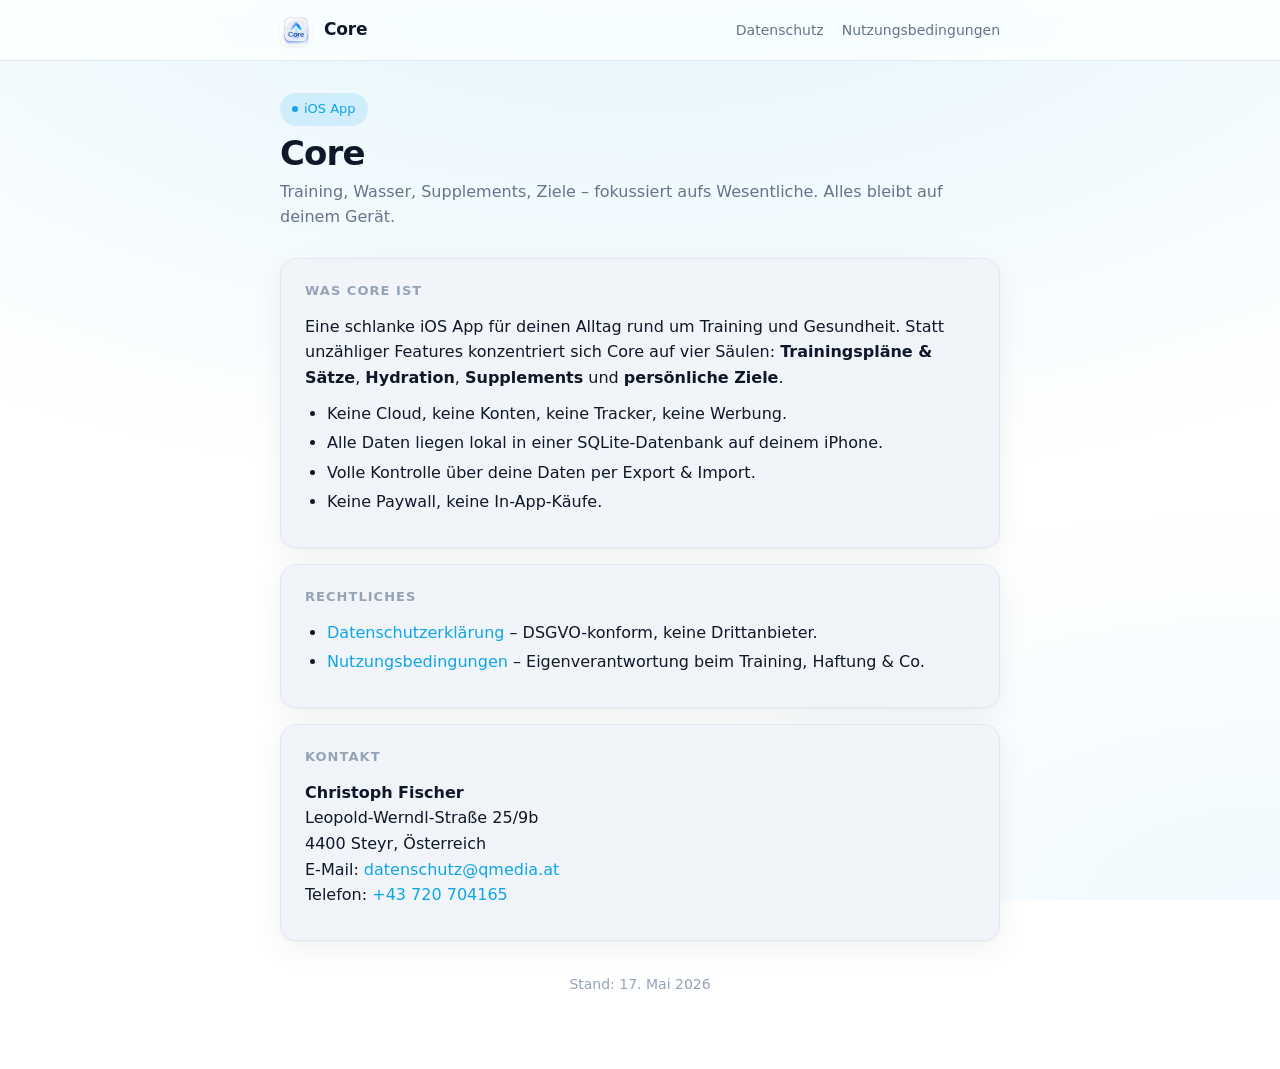
==== index.html @ 6b881e2c "Add landing page (root index.html)" ====
<!doctype html>
<html lang="de">
<head>
<meta charset="utf-8" />
<meta name="viewport" content="width=device-width, initial-scale=1, viewport-fit=cover" />
<meta name="color-scheme" content="light dark" />
<meta name="robots" content="index,follow" />
<title>Core – Training, Wasser, Supplements, Ziele</title>
<meta name="description" content="Core ist eine lokal-first iOS App für Training, Hydration, Supplements und Ziele. Keine Server, keine Tracker, keine Werbung." />
<link rel="icon" type="image/png" href="assets/icon.png" />
<link rel="apple-touch-icon" href="assets/icon.png" />
<link rel="stylesheet" href="assets/style.css" />
</head>
<body>
<header>
  <div class="header-inner">
    <img class="logo" src="assets/icon.png" alt="Core" width="32" height="32" />
    <div class="brand"><a href="./">Core</a></div>
    <nav class="header-nav">
      <a href="privacy/">Datenschutz</a>
      <a href="terms/">Nutzungsbedingungen</a>
    </nav>
  </div>
</header>
<main>
  <span class="pill">iOS App</span>
  <h1>Core</h1>
  <p class="subtitle">Training, Wasser, Supplements, Ziele – fokussiert aufs Wesentliche. Alles bleibt auf deinem Gerät.</p>

  <div class="card">
    <h2>Was Core ist</h2>
    <p>Eine schlanke iOS App für deinen Alltag rund um Training und Gesundheit. Statt unzähliger Features konzentriert sich Core auf vier Säulen: <strong>Trainingspläne &amp; Sätze</strong>, <strong>Hydration</strong>, <strong>Supplements</strong> und <strong>persönliche Ziele</strong>.</p>
    <ul>
      <li>Keine Cloud, keine Konten, keine Tracker, keine Werbung.</li>
      <li>Alle Daten liegen lokal in einer SQLite-Datenbank auf deinem iPhone.</li>
      <li>Volle Kontrolle über deine Daten per Export &amp; Import.</li>
      <li>Keine Paywall, keine In-App-Käufe.</li>
    </ul>
  </div>

  <div class="card">
    <h2>Rechtliches</h2>
    <ul>
      <li><a href="privacy/">Datenschutzerklärung</a> – DSGVO-konform, keine Drittanbieter.</li>
      <li><a href="terms/">Nutzungsbedingungen</a> – Eigenverantwortung beim Training, Haftung &amp; Co.</li>
    </ul>
  </div>

  <div class="card">
    <h2>Kontakt</h2>
    <p><strong>Christoph Fischer</strong><br>
    Leopold-Werndl-Straße 25/9b<br>
    4400 Steyr, Österreich<br>
    E-Mail: <a href="mailto:datenschutz@qmedia.at">datenschutz@qmedia.at</a><br>
    Telefon: <a href="tel:+43720704165">+43 720 704165</a></p>
  </div>

  <p class="meta">Stand: 17. Mai 2026</p>
</main>
</body>
</html>
---- assets/style.css ----
:root {
  --bg: #ffffff;
  --bg-secondary: #f8fafc;
  --card: #f1f5f9;
  --border: #e2e8f0;
  --text: #0f172a;
  --text-secondary: #64748b;
  --text-muted: #94a3b8;
  --accent: #0ea5e9;
  --accent-fg: #ffffff;
  --glass: rgba(255, 255, 255, 0.72);
  --shadow: 0 1px 2px rgba(15, 23, 42, 0.04), 0 8px 32px rgba(15, 23, 42, 0.06);
}
@media (prefers-color-scheme: dark) {
  :root {
    --bg: #0b0f17;
    --bg-secondary: #141a26;
    --card: #1e2535;
    --border: #2d3748;
    --text: #f1f5f9;
    --text-secondary: #94a3b8;
    --text-muted: #64748b;
    --glass: rgba(20, 26, 38, 0.72);
    --shadow: 0 1px 2px rgba(0, 0, 0, 0.3), 0 8px 32px rgba(0, 0, 0, 0.4);
  }
}
* { box-sizing: border-box; }
html, body { margin: 0; padding: 0; }
body {
  background: var(--bg);
  color: var(--text);
  font-family: -apple-system, BlinkMacSystemFont, "SF Pro Text", "Segoe UI", system-ui, sans-serif;
  font-size: 16px;
  line-height: 1.6;
  -webkit-font-smoothing: antialiased;
  -webkit-text-size-adjust: 100%;
  background-image:
    radial-gradient(1200px 600px at 50% -100px, color-mix(in srgb, var(--accent) 12%, transparent), transparent),
    radial-gradient(800px 400px at 100% 100%, color-mix(in srgb, var(--accent) 6%, transparent), transparent);
  background-attachment: fixed;
  min-height: 100vh;
}
header {
  position: sticky; top: 0; z-index: 10;
  backdrop-filter: saturate(180%) blur(20px);
  -webkit-backdrop-filter: saturate(180%) blur(20px);
  background: var(--glass);
  border-bottom: 1px solid var(--border);
}
.header-inner {
  max-width: 760px; margin: 0 auto;
  padding: 14px 20px; display: flex; align-items: center; gap: 12px;
}
.logo {
  width: 32px; height: 32px; border-radius: 8px;
  object-fit: cover; display: block;
  box-shadow: 0 1px 2px rgba(0,0,0,0.08);
}
.brand { font-weight: 600; font-size: 17px; letter-spacing: -0.01em; }
.brand a { color: inherit; text-decoration: none; }
.header-nav { margin-left: auto; display: flex; gap: 18px; font-size: 14px; }
.header-nav a { color: var(--text-secondary); text-decoration: none; }
.header-nav a:hover { color: var(--text); }
.header-nav a[aria-current="page"] { color: var(--text); font-weight: 500; }
main {
  max-width: 760px; margin: 0 auto;
  padding: 32px 20px 64px;
}
h1 {
  font-size: 34px; line-height: 1.15; letter-spacing: -0.025em;
  margin: 8px 0 6px; font-weight: 700;
}
.subtitle { color: var(--text-secondary); margin: 0 0 28px; }
.card {
  background: var(--card); border: 1px solid var(--border);
  border-radius: 16px; padding: 22px 24px; margin: 16px 0;
  box-shadow: var(--shadow);
}
.card h2 {
  margin: 0 0 12px; font-size: 13px; font-weight: 600;
  letter-spacing: 0.08em; text-transform: uppercase;
  color: var(--text-muted);
}
.card h2 + * { margin-top: 0; }
h3 {
  font-size: 18px; font-weight: 600; letter-spacing: -0.01em;
  margin: 18px 0 8px;
}
p { margin: 10px 0; }
ul { padding-left: 22px; margin: 10px 0; }
li { margin: 4px 0; }
a { color: var(--accent); text-decoration: none; }
a:hover { text-decoration: underline; }
code {
  background: var(--bg-secondary); padding: 2px 6px; border-radius: 6px;
  font-family: ui-monospace, "SF Mono", Menlo, monospace; font-size: 13.5px;
}
.meta { color: var(--text-muted); font-size: 14px; margin-top: 32px; text-align: center; }
.pill {
  display: inline-flex; align-items: center; gap: 6px;
  padding: 6px 12px; border-radius: 999px; font-size: 13px;
  background: color-mix(in srgb, var(--accent) 14%, transparent);
  color: var(--accent); font-weight: 500;
}
.pill::before {
  content: ""; width: 6px; height: 6px; border-radius: 50%;
  background: var(--accent);
}
.callout {
  border-left: 3px solid var(--accent);
  background: color-mix(in srgb, var(--accent) 8%, transparent);
  padding: 14px 18px; border-radius: 10px; margin: 14px 0;
}
.callout strong { color: var(--text); }
hr.sep { border: none; border-top: 1px solid var(--border); margin: 14px 0; }
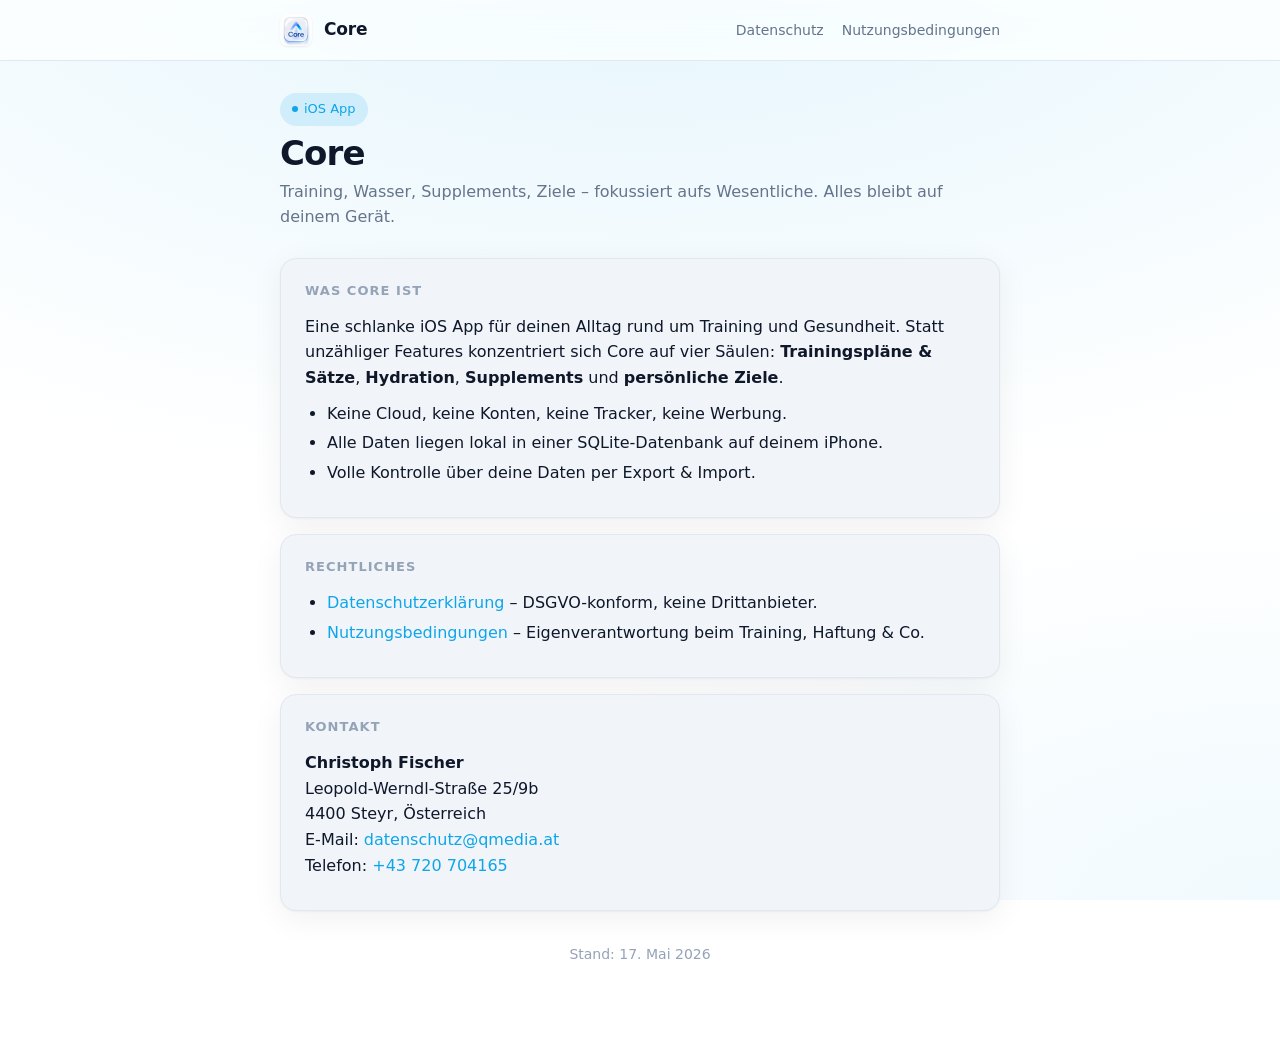
==== commit e9c33ea9: "Landing: remove 'no in-app purchases' claim" ====
--- a/index.html
+++ b/index.html
@@ -34,7 +34,6 @@
       <li>Keine Cloud, keine Konten, keine Tracker, keine Werbung.</li>
       <li>Alle Daten liegen lokal in einer SQLite-Datenbank auf deinem iPhone.</li>
       <li>Volle Kontrolle über deine Daten per Export &amp; Import.</li>
-      <li>Keine Paywall, keine In-App-Käufe.</li>
     </ul>
   </div>
 
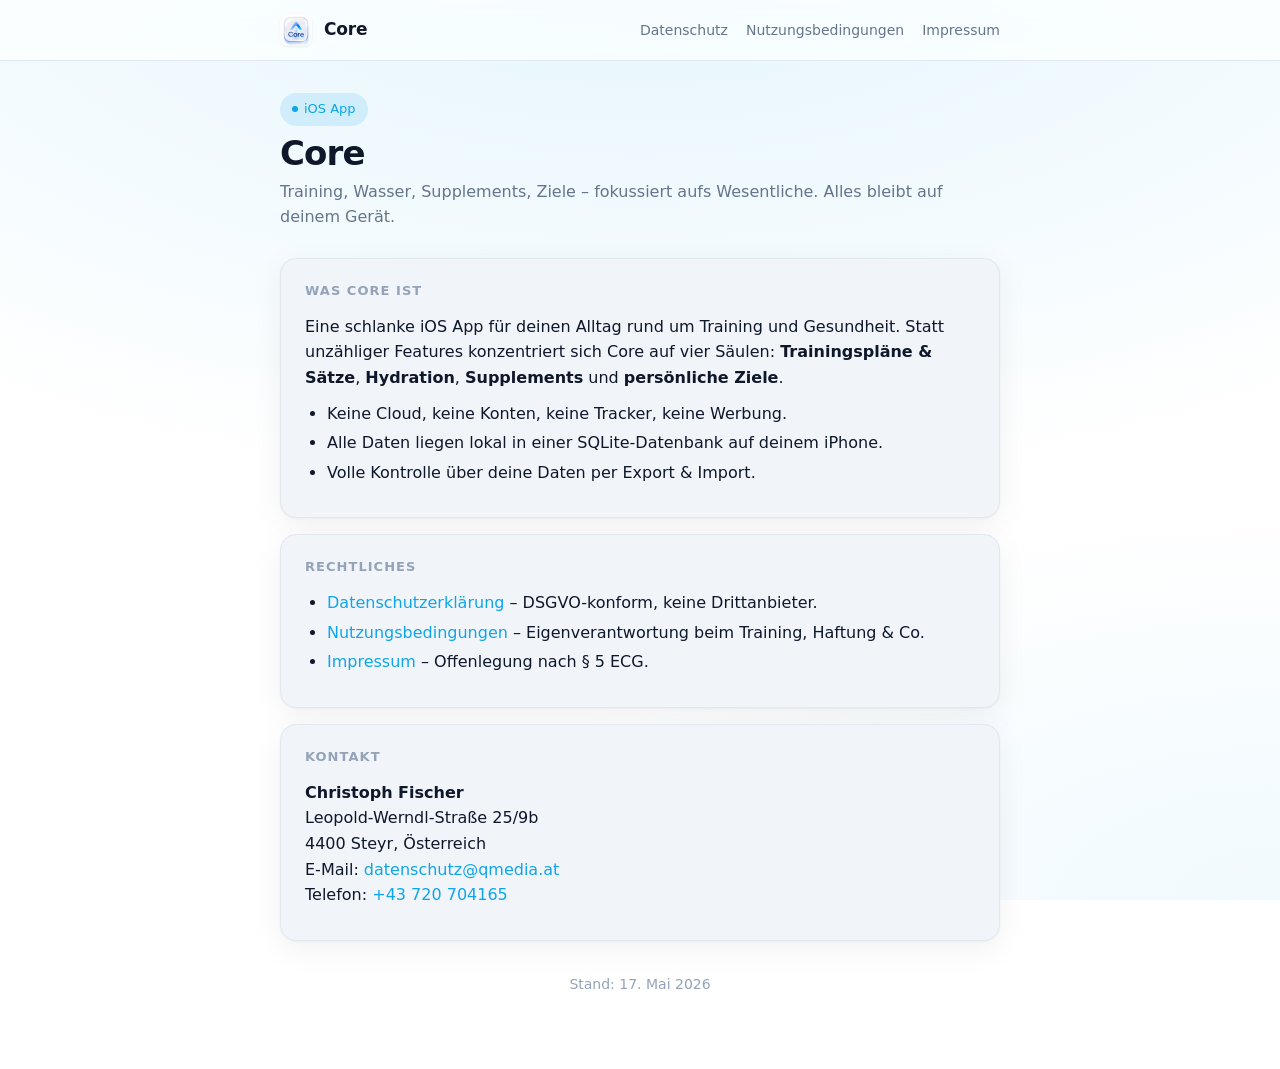
==== commit 7481f3dc: "Add Impressum page and link from all pages" ====
--- a/index.html
+++ b/index.html
@@ -19,6 +19,7 @@
     <nav class="header-nav">
       <a href="privacy/">Datenschutz</a>
       <a href="terms/">Nutzungsbedingungen</a>
+      <a href="impressum/">Impressum</a>
     </nav>
   </div>
 </header>
@@ -42,6 +43,7 @@
     <ul>
       <li><a href="privacy/">Datenschutzerklärung</a> – DSGVO-konform, keine Drittanbieter.</li>
       <li><a href="terms/">Nutzungsbedingungen</a> – Eigenverantwortung beim Training, Haftung &amp; Co.</li>
+      <li><a href="impressum/">Impressum</a> – Offenlegung nach § 5 ECG.</li>
     </ul>
   </div>
 
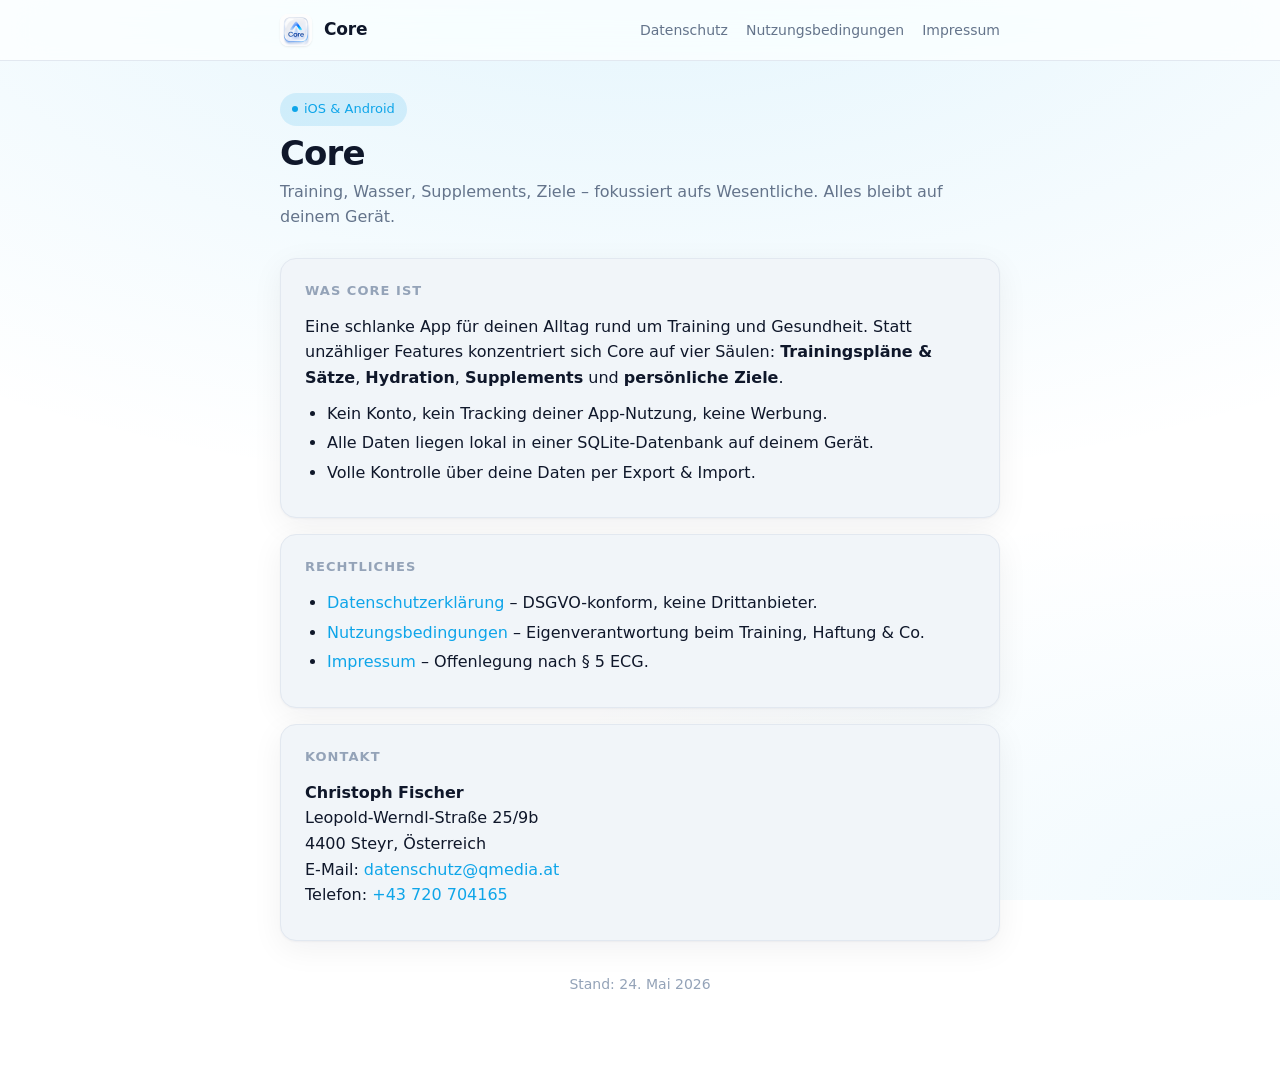
==== commit 05aae8e3: "Android release v1.0.4: add Google Maps disclosure + platform-agnostic wording - index.html: iOS App" ====
--- a/index.html
+++ b/index.html
@@ -6,7 +6,7 @@
 <meta name="color-scheme" content="light dark" />
 <meta name="robots" content="index,follow" />
 <title>Core – Training, Wasser, Supplements, Ziele</title>
-<meta name="description" content="Core ist eine lokal-first iOS App für Training, Hydration, Supplements und Ziele. Keine Server, keine Tracker, keine Werbung." />
+<meta name="description" content="Core ist eine lokal-first App für iOS und Android: Training, Hydration, Supplements und Ziele. Kein Konto, kein Tracking deiner App-Nutzung, keine Werbung." />
 <link rel="icon" type="image/png" href="assets/icon.png" />
 <link rel="apple-touch-icon" href="assets/icon.png" />
 <link rel="stylesheet" href="assets/style.css" />
@@ -24,16 +24,16 @@
   </div>
 </header>
 <main>
-  <span class="pill">iOS App</span>
+  <span class="pill">iOS &amp; Android</span>
   <h1>Core</h1>
   <p class="subtitle">Training, Wasser, Supplements, Ziele – fokussiert aufs Wesentliche. Alles bleibt auf deinem Gerät.</p>
 
   <div class="card">
     <h2>Was Core ist</h2>
-    <p>Eine schlanke iOS App für deinen Alltag rund um Training und Gesundheit. Statt unzähliger Features konzentriert sich Core auf vier Säulen: <strong>Trainingspläne &amp; Sätze</strong>, <strong>Hydration</strong>, <strong>Supplements</strong> und <strong>persönliche Ziele</strong>.</p>
+    <p>Eine schlanke App für deinen Alltag rund um Training und Gesundheit. Statt unzähliger Features konzentriert sich Core auf vier Säulen: <strong>Trainingspläne &amp; Sätze</strong>, <strong>Hydration</strong>, <strong>Supplements</strong> und <strong>persönliche Ziele</strong>.</p>
     <ul>
-      <li>Keine Cloud, keine Konten, keine Tracker, keine Werbung.</li>
-      <li>Alle Daten liegen lokal in einer SQLite-Datenbank auf deinem iPhone.</li>
+      <li>Kein Konto, kein Tracking deiner App-Nutzung, keine Werbung.</li>
+      <li>Alle Daten liegen lokal in einer SQLite-Datenbank auf deinem Gerät.</li>
       <li>Volle Kontrolle über deine Daten per Export &amp; Import.</li>
     </ul>
   </div>
@@ -56,7 +56,7 @@
     Telefon: <a href="tel:+43720704165">+43 720 704165</a></p>
   </div>
 
-  <p class="meta">Stand: 17. Mai 2026</p>
+  <p class="meta">Stand: 24. Mai 2026</p>
 </main>
 </body>
 </html>
--- a/assets/style.css
+++ b/assets/style.css
@@ -50,6 +50,7 @@
 .header-inner {
   max-width: 760px; margin: 0 auto;
   padding: 14px 20px; display: flex; align-items: center; gap: 12px;
+  flex-wrap: wrap;
 }
 .logo {
   width: 32px; height: 32px; border-radius: 8px;
@@ -58,7 +59,7 @@
 }
 .brand { font-weight: 600; font-size: 17px; letter-spacing: -0.01em; }
 .brand a { color: inherit; text-decoration: none; }
-.header-nav { margin-left: auto; display: flex; gap: 18px; font-size: 14px; }
+.header-nav { margin-left: auto; display: flex; flex-wrap: wrap; gap: 8px 18px; font-size: 14px; }
 .header-nav a { color: var(--text-secondary); text-decoration: none; }
 .header-nav a:hover { color: var(--text); }
 .header-nav a[aria-current="page"] { color: var(--text); font-weight: 500; }
